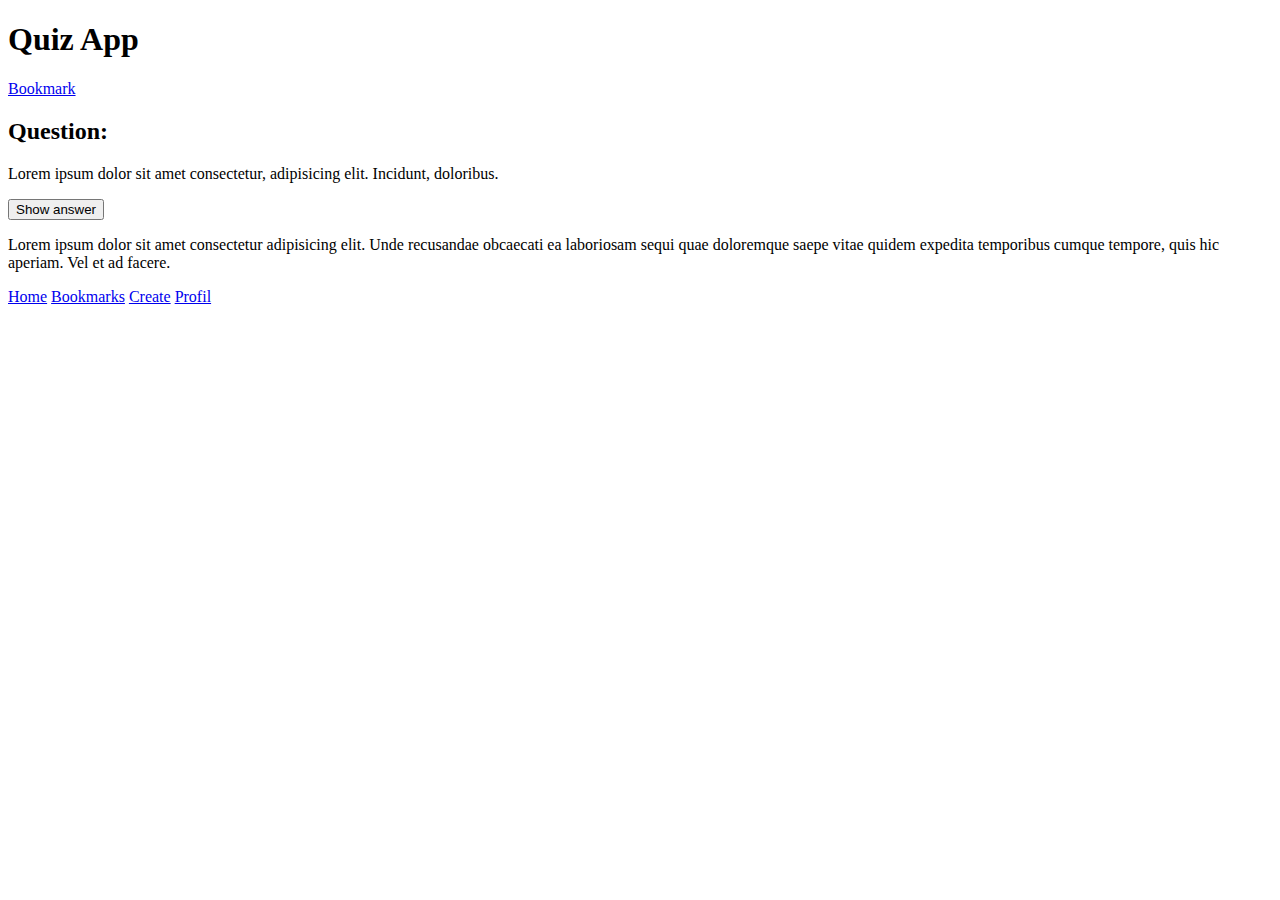
==== bookmark.html @ a82d1c83 "Clone home content to other pages" ====
<!DOCTYPE html>
<html lang="en">
  <head>
    <meta charset="UTF-8" />
    <meta name="viewport" content="width=device-width, initial-scale=1.0" />
    <title>Quiz App</title>
  </head>
  <body>
    <header class="quiz-title">
      <h1>Quiz App</h1>
    </header>
    <main class="scrolling-screen">
      <section class="question">
        <div class="bookmark-box"><a href="#">Bookmark</a></div>
        <h2 class="question-title">Question:</h2>
        <p class="question-paragraph">
          Lorem ipsum dolor sit amet consectetur, adipisicing elit. Incidunt,
          doloribus.
        </p>
        <p><button class="answer-button">Show answer</button></p>
        <p class="hidden-answer">
          Lorem ipsum dolor sit amet consectetur adipisicing elit. Unde
          recusandae obcaecati ea laboriosam sequi quae doloremque saepe vitae
          quidem expedita temporibus cumque tempore, quis hic aperiam. Vel et ad
          facere.
        </p>
      </section>
    </main>
    <footer>
      <nav class="main-menu">
        <a href="/">Home</a>
        <a href="bookmark.html">Bookmarks</a>
        <a href="create.html">Create</a>
        <a href="profile.html">Profil</a>
      </nav>
    </footer>
  </body>
</html>
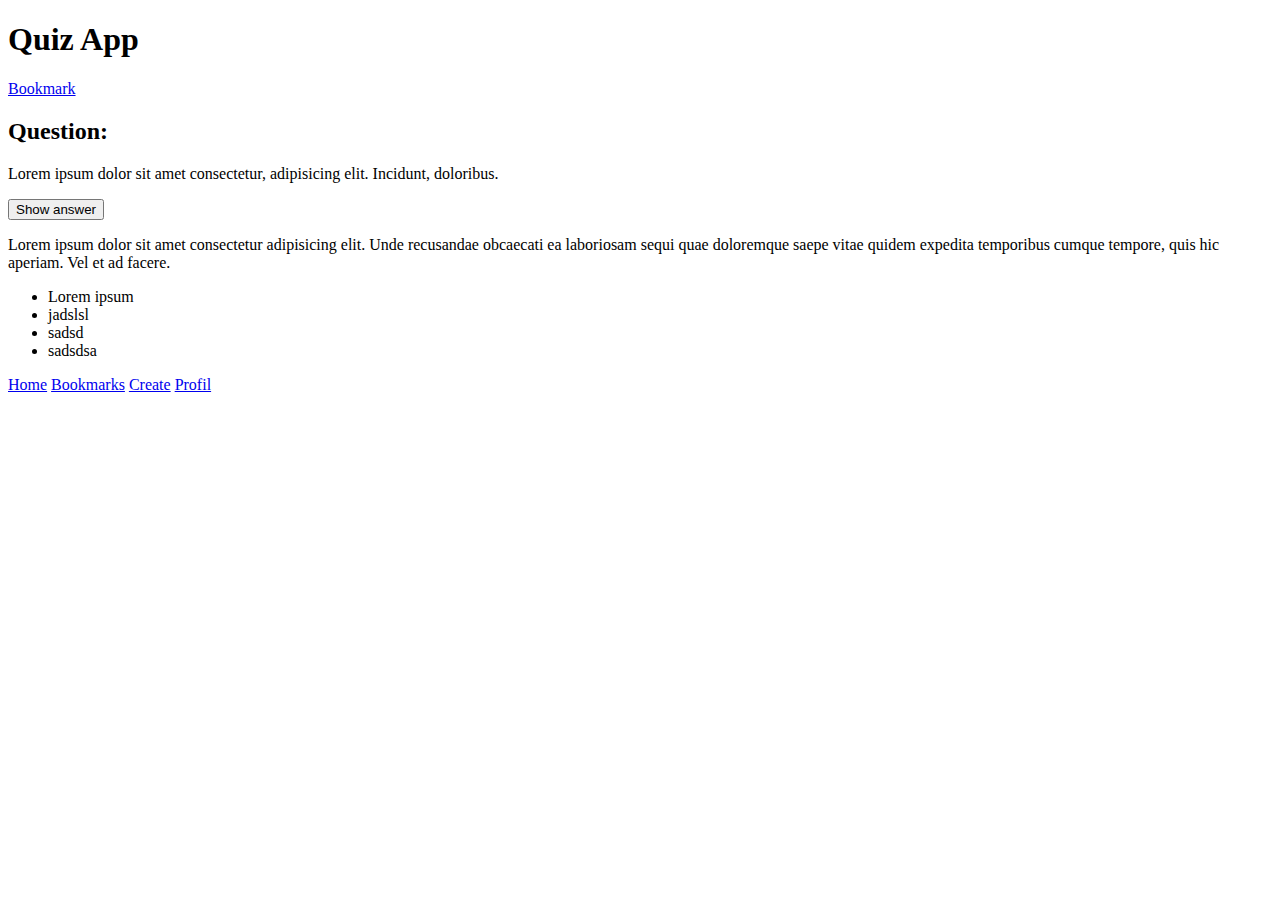
==== commit 9131beab: "Add tag-list, page bookmarks" ====
--- a/bookmark.html
+++ b/bookmark.html
@@ -3,7 +3,7 @@
   <head>
     <meta charset="UTF-8" />
     <meta name="viewport" content="width=device-width, initial-scale=1.0" />
-    <title>Quiz App</title>
+    <title>Bookmarks | Quiz App</title>
   </head>
   <body>
     <header class="quiz-title">
@@ -24,6 +24,12 @@
           quidem expedita temporibus cumque tempore, quis hic aperiam. Vel et ad
           facere.
         </p>
+        <ul class="tag-list">
+          <li>Lorem ipsum</li>
+          <li>jadslsl</li>
+          <li>sadsd</li>
+          <li>sadsdsa</li>
+        </ul>
       </section>
     </main>
     <footer>
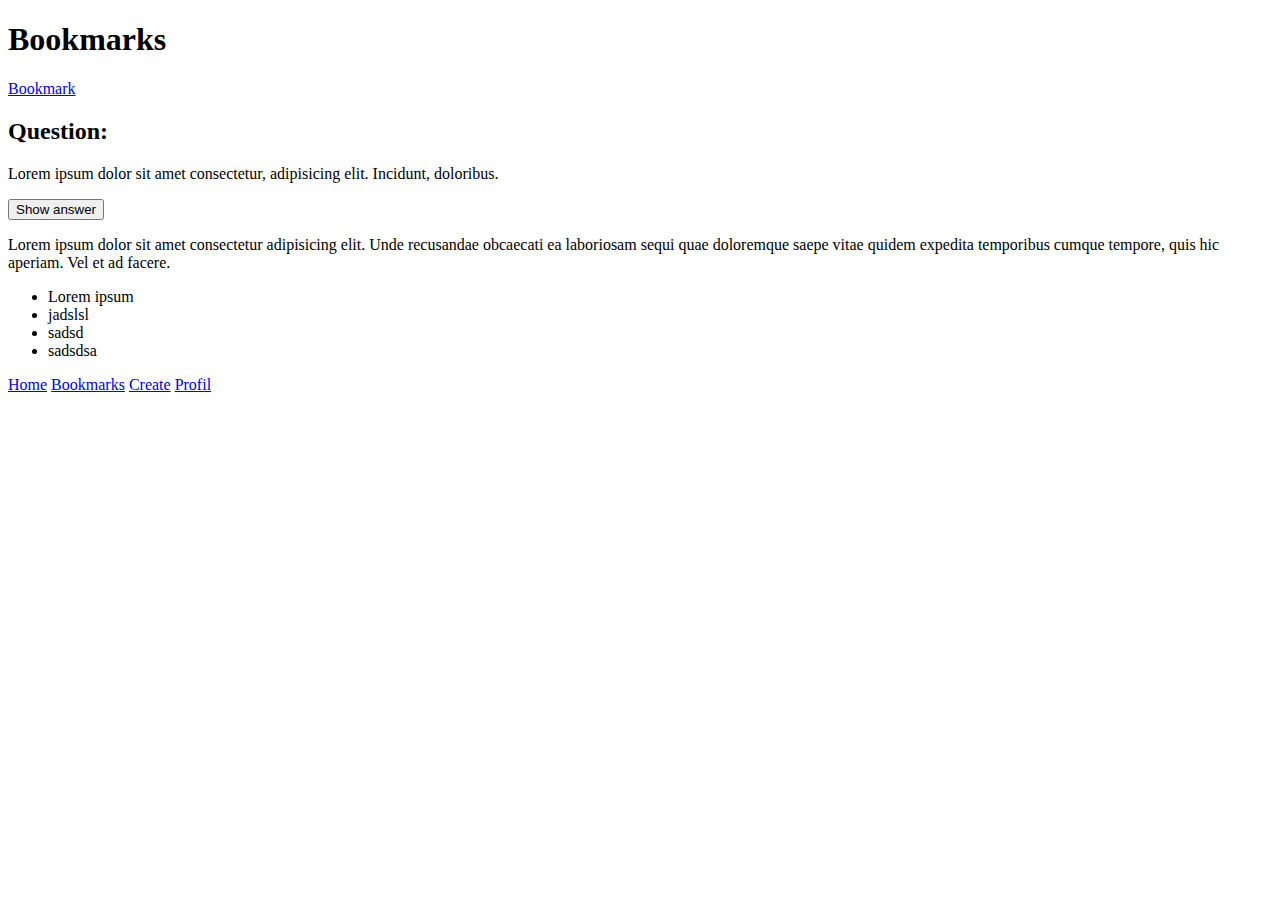
==== commit e084cdb5: "Add create page" ====
--- a/bookmark.html
+++ b/bookmark.html
@@ -7,7 +7,7 @@
   </head>
   <body>
     <header class="quiz-title">
-      <h1>Quiz App</h1>
+      <h1>Bookmarks</h1>
     </header>
     <main class="scrolling-screen">
       <section class="question">
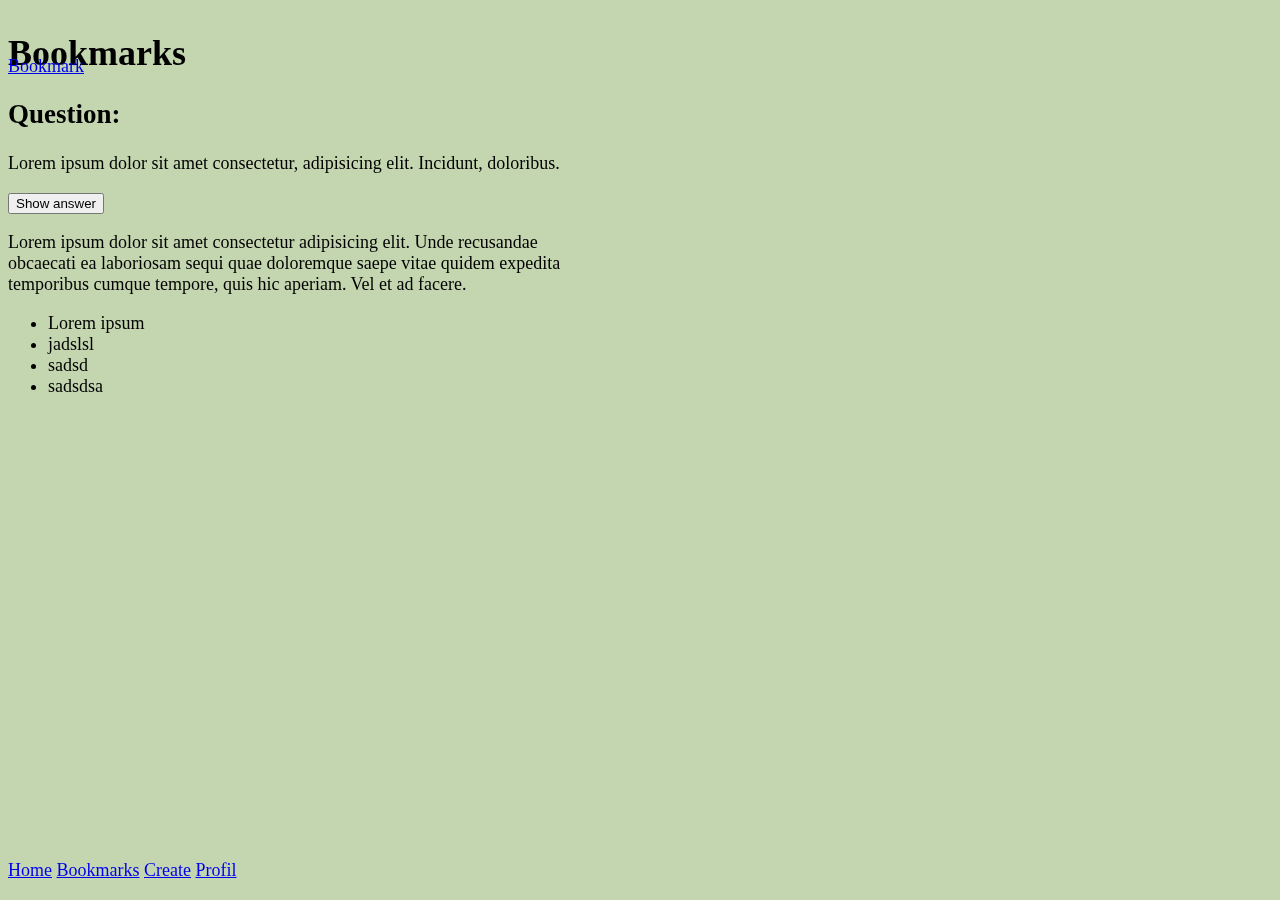
==== commit 0ad58fbc: "Add colors and basic css" ====
--- a/bookmark.html
+++ b/bookmark.html
@@ -3,6 +3,7 @@
   <head>
     <meta charset="UTF-8" />
     <meta name="viewport" content="width=device-width, initial-scale=1.0" />
+    <link rel="stylesheet" href="styles/styles.css" />
     <title>Bookmarks | Quiz App</title>
   </head>
   <body>
--- a/styles/styles.css
+++ b/styles/styles.css
@@ -0,0 +1,8 @@
+@import './colors.css';
+@import './basic.css';
+@import './utility.css';
+@import './components/card.css';
+@import './components/header.css';
+@import './components/form.css';
+@import './components/navigation.css';
+@import './components/tag-list.css';
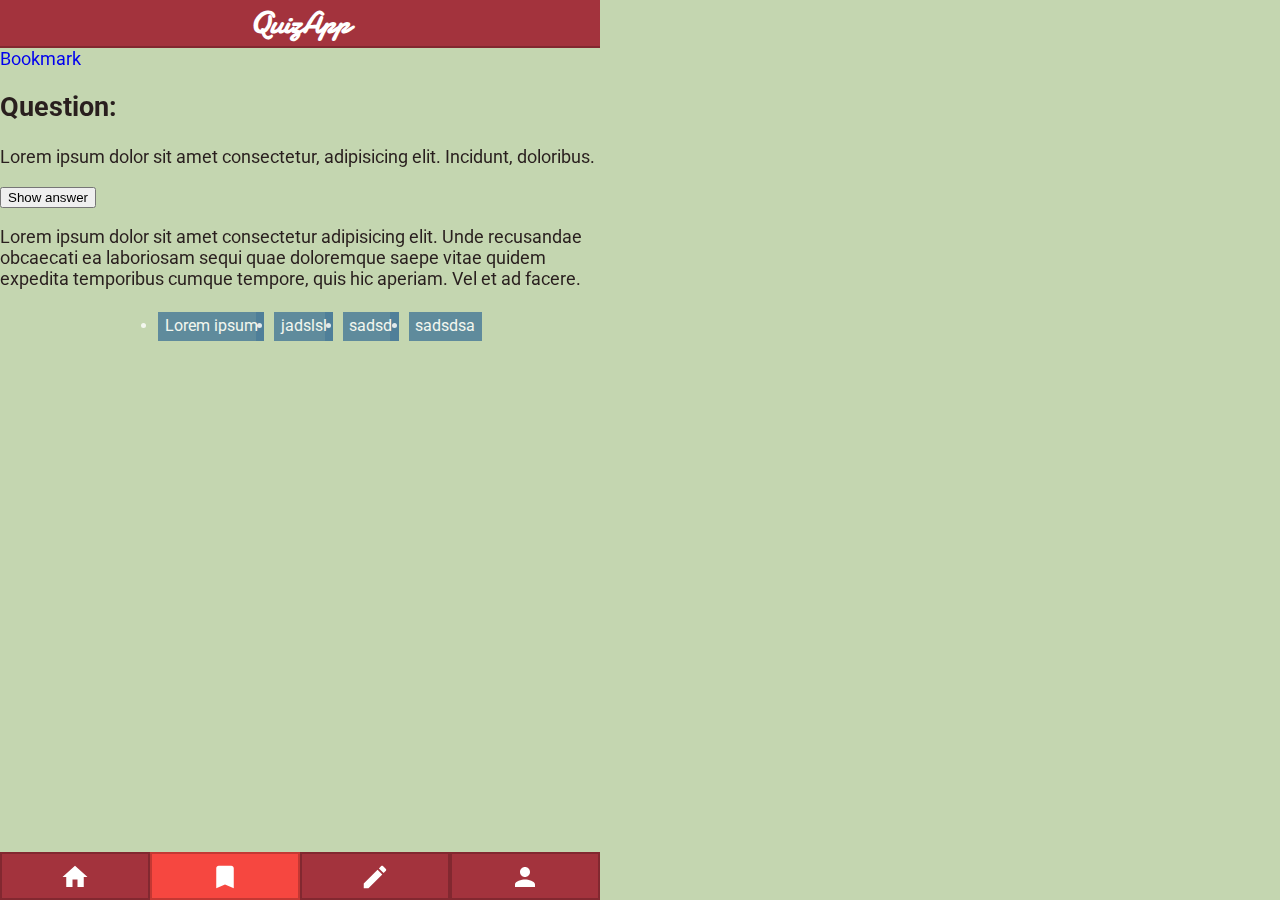
==== commit 137d7ec8: "Update create page" ====
--- a/bookmark.html
+++ b/bookmark.html
@@ -4,13 +4,15 @@
     <meta charset="UTF-8" />
     <meta name="viewport" content="width=device-width, initial-scale=1.0" />
     <link rel="stylesheet" href="styles/styles.css" />
-    <title>Bookmarks | Quiz App</title>
+    <title>QuizApp</title>
   </head>
   <body>
-    <header class="quiz-title">
-      <h1>Bookmarks</h1>
+    <header class="header brdr-alpha brdr-bottom">
+      <h1 class="header__heading">
+        <a class="header__link" href="/">QuizApp</a>
+      </h1>
     </header>
-    <main class="scrolling-screen">
+    <main>
       <section class="question">
         <div class="bookmark-box"><a href="#">Bookmark</a></div>
         <h2 class="question-title">Question:</h2>
@@ -34,11 +36,33 @@
       </section>
     </main>
     <footer>
-      <nav class="main-menu">
-        <a href="/">Home</a>
-        <a href="bookmark.html">Bookmarks</a>
-        <a href="create.html">Create</a>
-        <a href="profile.html">Profil</a>
+      <nav class="navigation">
+        <a class="navigation__link brdr-alpha" href="index.html"
+          ><img
+            class="navigation__icon invert"
+            src="img/home-24px.svg"
+            alt="Home"
+        /></a>
+        <a
+          class="navigation__link navigation__link--active-page brdr-alpha"
+          href="bookmark.html"
+          ><img
+            class="navigation__icon invert"
+            src="img/bookmark-24px.svg"
+            alt="Bookmarks"
+        /></a>
+        <a class="navigation__link brdr-alpha" href="create.html"
+          ><img
+            class="navigation__icon invert"
+            src="img/create-24px.svg"
+            alt="Create"
+        /></a>
+        <a class="navigation__link brdr-alpha" href="profile.html"
+          ><img
+            class="navigation__icon invert"
+            src="img/person-24px.svg"
+            alt="Profile"
+        /></a>
       </nav>
     </footer>
   </body>
--- a/styles/styles.css
+++ b/styles/styles.css
@@ -6,3 +6,5 @@
 @import './components/form.css';
 @import './components/navigation.css';
 @import './components/tag-list.css';
+@import url('https://fonts.googleapis.com/css2?family=Damion&display=swap');
+@import url('https://fonts.googleapis.com/css2?family=Roboto:wght@300;400;700&display=swap');
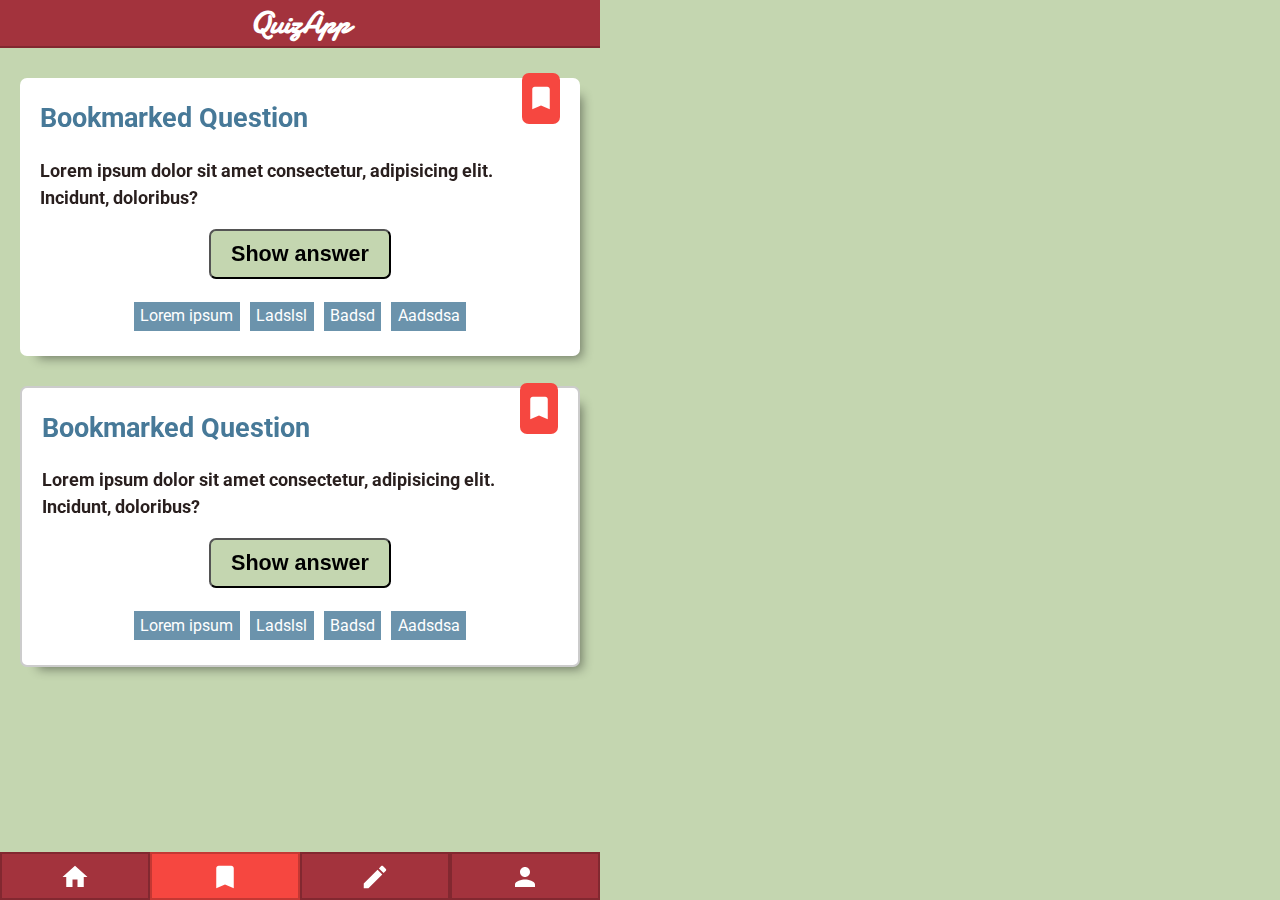
==== commit 6f65d6d4: "Update bookmark page" ====
--- a/bookmark.html
+++ b/bookmark.html
@@ -4,7 +4,7 @@
     <meta charset="UTF-8" />
     <meta name="viewport" content="width=device-width, initial-scale=1.0" />
     <link rel="stylesheet" href="styles/styles.css" />
-    <title>QuizApp</title>
+    <title>Bookmarks | QuizApp</title>
   </head>
   <body>
     <header class="header brdr-alpha brdr-bottom">
@@ -13,25 +13,67 @@
       </h1>
     </header>
     <main>
-      <section class="question">
-        <div class="bookmark-box"><a href="#">Bookmark</a></div>
-        <h2 class="question-title">Question:</h2>
-        <p class="question-paragraph">
-          Lorem ipsum dolor sit amet consectetur, adipisicing elit. Incidunt,
-          doloribus.
+      <section class="card white-rect rad-7 shadow">
+        <div class="card__bmkcontainer card__bmkcontainer--saved rad-7">
+          <a class="" href="#">
+            <img
+              class="card__bmkimg"
+              src="img/bookmark-24px.svg"
+              alt="Bookmark"
+            />
+          </a>
+        </div>
+        <h2 class="card__heading">Bookmarked Question</h2>
+        <p class="card__paragraph">
+          <strong>
+            Lorem ipsum dolor sit amet consectetur, adipisicing elit. Incidunt,
+            doloribus?</strong
+          >
         </p>
-        <p><button class="answer-button">Show answer</button></p>
-        <p class="hidden-answer">
+        <p><button class="card__btn rad-7">Show answer</button></p>
+        <p class="card__paragraph hidden">
           Lorem ipsum dolor sit amet consectetur adipisicing elit. Unde
           recusandae obcaecati ea laboriosam sequi quae doloremque saepe vitae
           quidem expedita temporibus cumque tempore, quis hic aperiam. Vel et ad
           facere.
         </p>
-        <ul class="tag-list">
+        <ul class="tag-list unstyled-list">
           <li>Lorem ipsum</li>
-          <li>jadslsl</li>
-          <li>sadsd</li>
-          <li>sadsdsa</li>
+          <li>Ladslsl</li>
+          <li>Badsd</li>
+          <li>Aadsdsa</li>
+        </ul>
+      </section>
+
+      <section class="card white-rect rad-7 shadow brdr-alpha">
+        <div class="card__bmkcontainer card__bmkcontainer--saved rad-7">
+          <a class="" href="#">
+            <img
+              class="card__bmkimg"
+              src="img/bookmark-24px.svg"
+              alt="Bookmark"
+            />
+          </a>
+        </div>
+        <h2 class="card__heading">Bookmarked Question</h2>
+        <p class="card__paragraph">
+          <strong>
+            Lorem ipsum dolor sit amet consectetur, adipisicing elit. Incidunt,
+            doloribus?</strong
+          >
+        </p>
+        <p><button class="card__btn rad-7">Show answer</button></p>
+        <p class="card__paragraph hidden">
+          Lorem ipsum dolor sit amet consectetur adipisicing elit. Unde
+          recusandae obcaecati ea laboriosam sequi quae doloremque saepe vitae
+          quidem expedita temporibus cumque tempore, quis hic aperiam. Vel et ad
+          facere.
+        </p>
+        <ul class="tag-list unstyled-list">
+          <li>Lorem ipsum</li>
+          <li>Ladslsl</li>
+          <li>Badsd</li>
+          <li>Aadsdsa</li>
         </ul>
       </section>
     </main>
--- a/styles/styles.css
+++ b/styles/styles.css
@@ -3,7 +3,7 @@
 @import './utility.css';
 @import './components/card.css';
 @import './components/header.css';
-@import './components/form.css';
+@import './components/profile.css';
 @import './components/navigation.css';
 @import './components/tag-list.css';
 @import url('https://fonts.googleapis.com/css2?family=Damion&display=swap');
